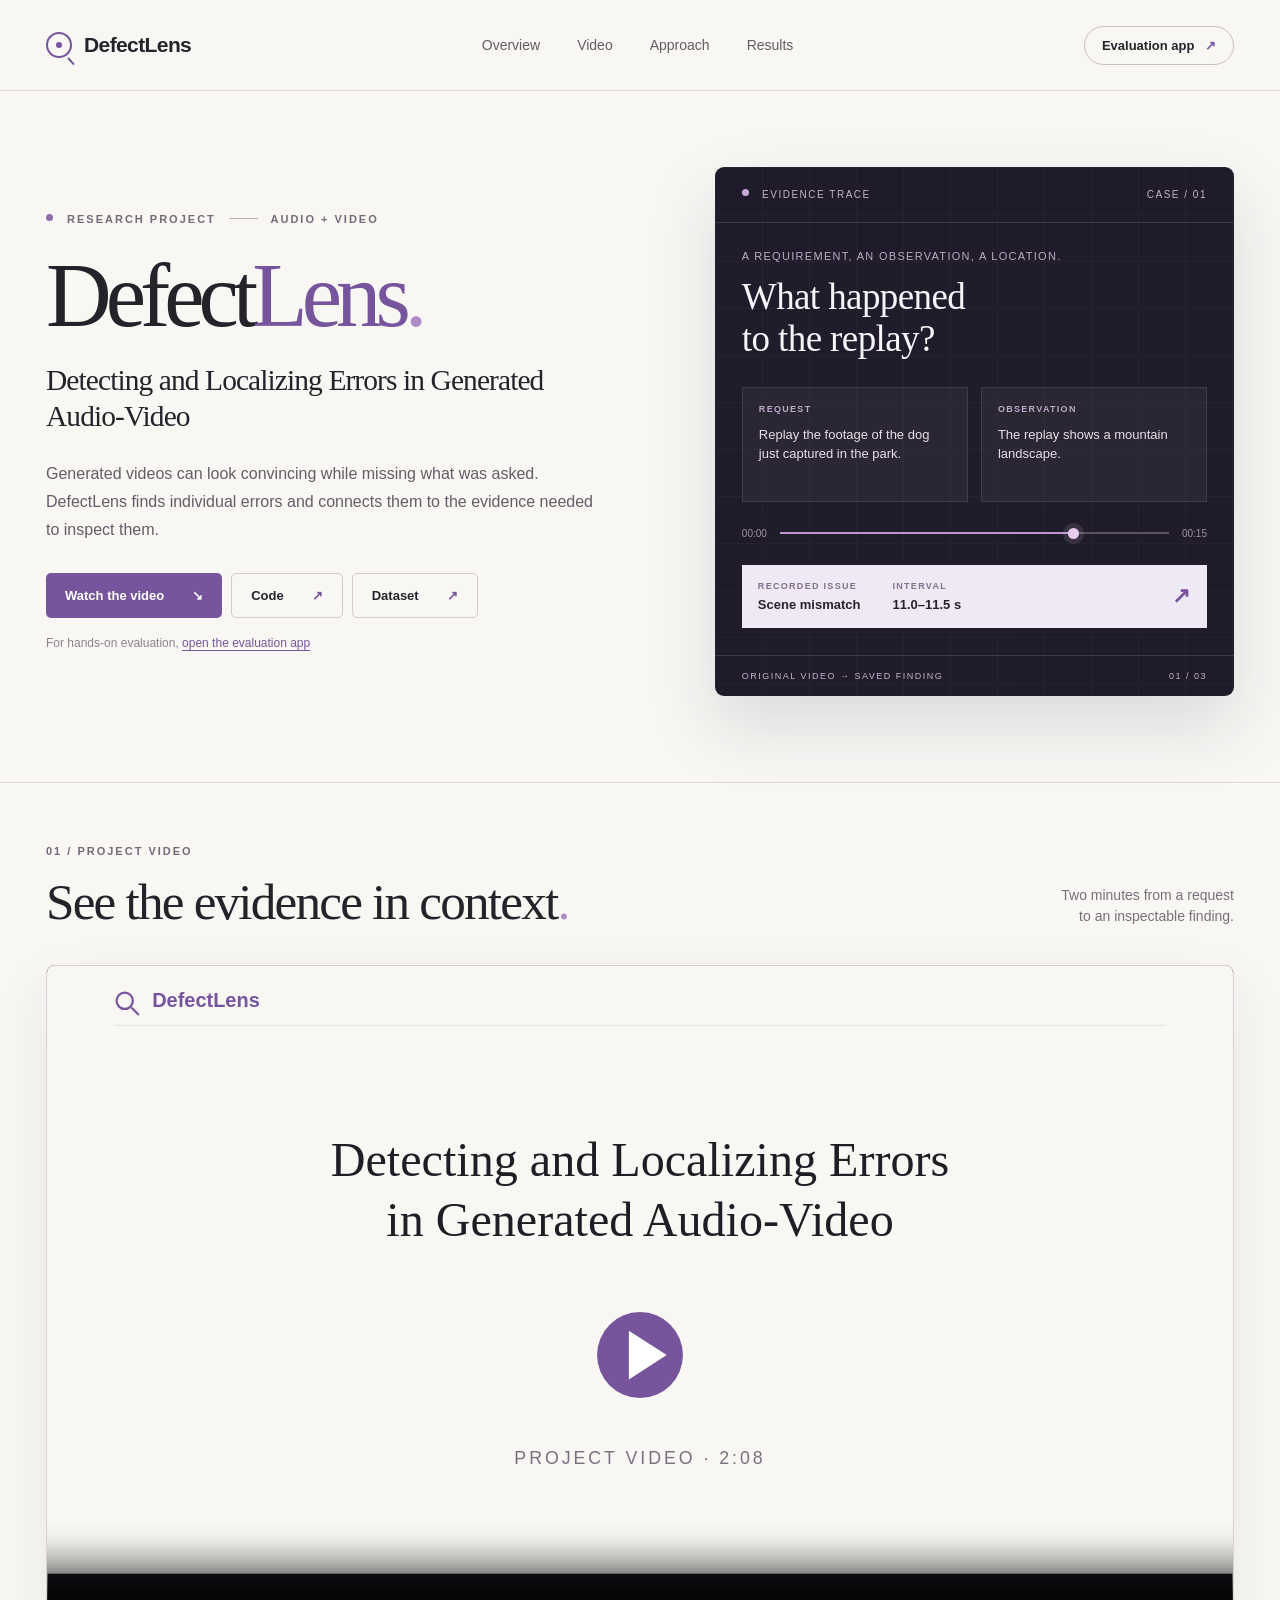
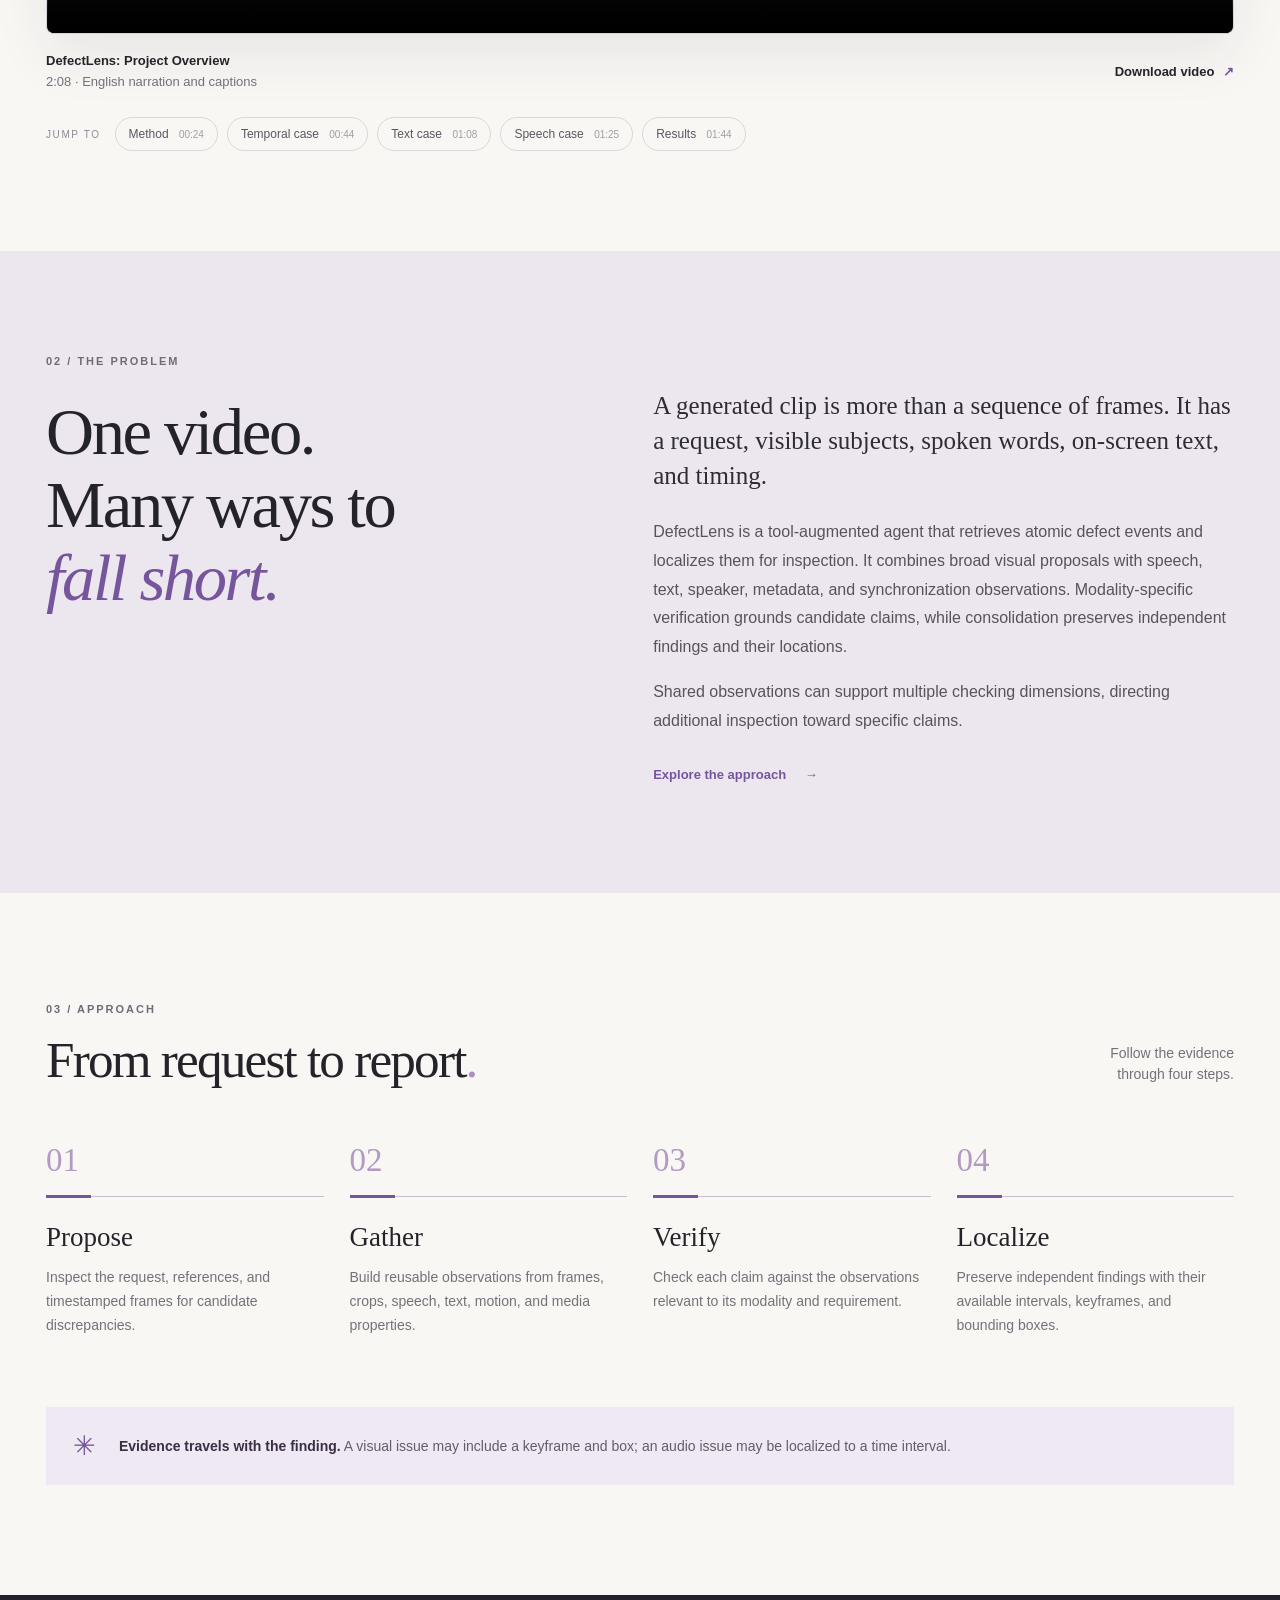
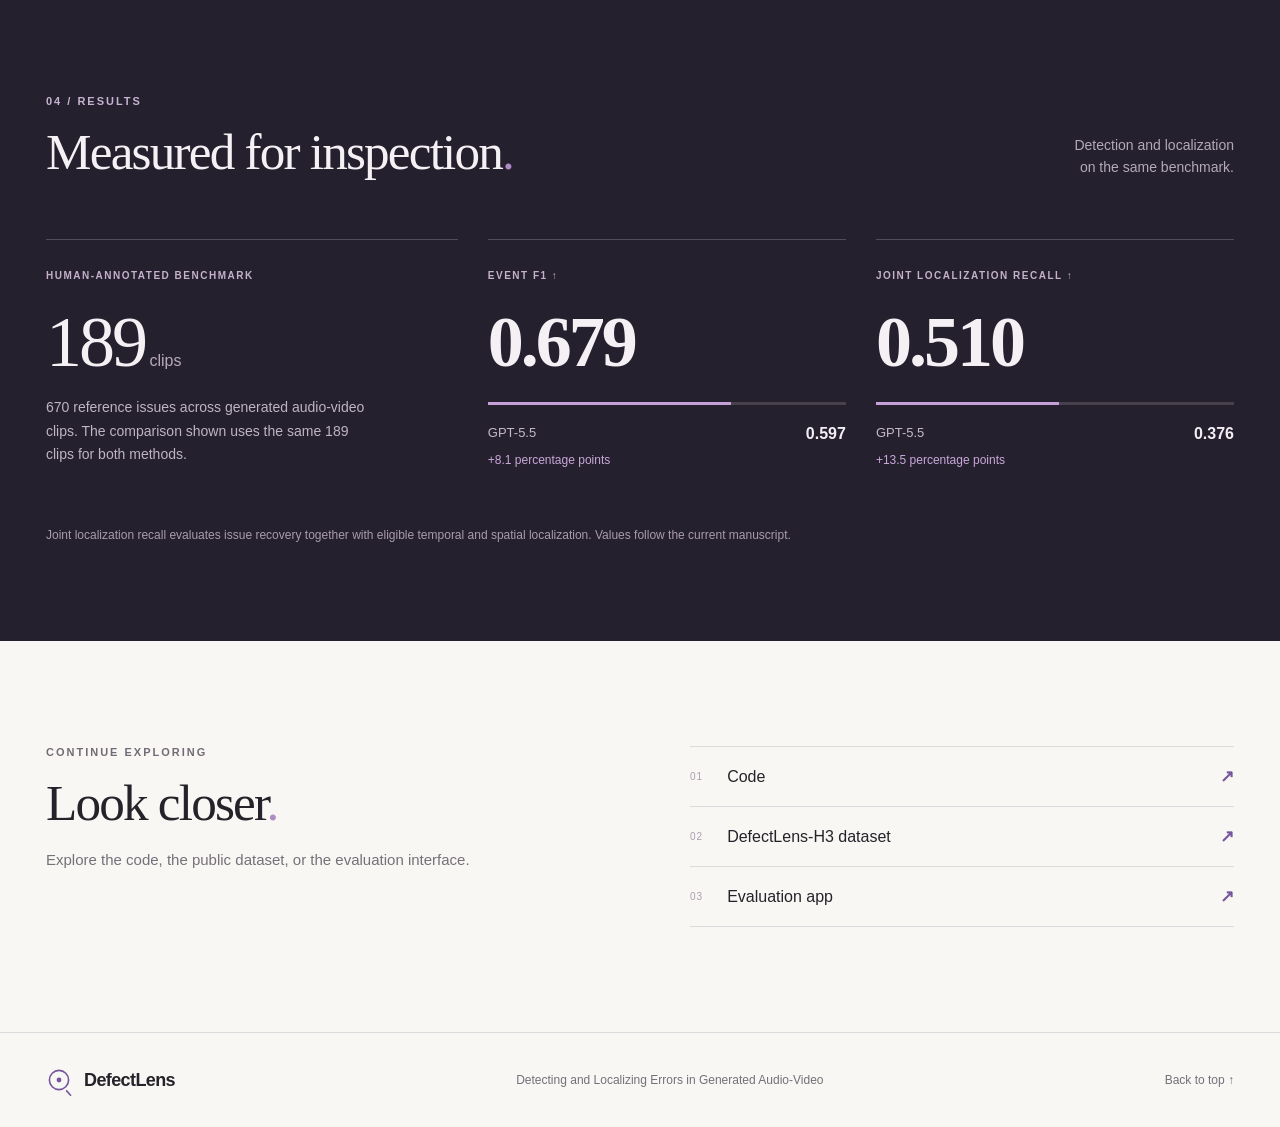
==== paper_site/index.html @ 87d105fa "Add DefectLens paper site and preserve evaluation app" ====
<!doctype html>
<html lang="en">
<head>
  <meta charset="utf-8">
  <meta name="viewport" content="width=device-width, initial-scale=1">
  <meta name="description" content="DefectLens detects and localizes errors in generated audio-video using evidence grounded in the generation request.">
  <meta name="theme-color" content="#f8f7f4">
  <meta property="og:title" content="DefectLens: Detecting and Localizing Errors in Generated Audio-Video">
  <meta property="og:description" content="A tool-augmented agent for inspectable, requirement-conditioned audio-video evaluation.">
  <meta property="og:type" content="website">
  <title>DefectLens · Detecting and Localizing Errors in Generated Audio-Video</title>
  <link rel="icon" href="assets/icon.svg" type="image/svg+xml">
  <link rel="stylesheet" href="styles.css">
  <script src="app.js" defer></script>
</head>
<body>
  <a class="skip" href="#main">Skip to content</a>
  <header class="topbar">
    <a class="brand" href="./" aria-label="DefectLens home"><span class="brand-icon" aria-hidden="true"></span>DefectLens</a>
    <nav class="nav" aria-label="Main navigation"><a href="#overview">Overview</a><a href="#demo">Video</a><a href="#approach">Approach</a><a href="#results">Results</a></nav>
    <a class="nav-action" href="./eval/">Evaluation app <span aria-hidden="true">↗</span></a>
  </header>
  <main id="main">
    <section class="hero wrap" id="overview">
      <div class="hero-copy">
        <p class="eyebrow"><span class="dot"></span> RESEARCH PROJECT <span class="eyebrow-rule"></span> AUDIO + VIDEO</p>
        <h1>Defect<span>Lens</span><span class="period">.</span></h1>
        <p class="hero-title">Detecting and Localizing Errors in Generated Audio-Video</p>
        <p class="hero-description">Generated videos can look convincing while missing what was asked. DefectLens finds individual errors and connects them to the evidence needed to inspect them.</p>
        <div class="hero-actions"><a class="button primary" href="#demo">Watch the video <span aria-hidden="true">↘</span></a><a class="button secondary" href="https://github.com/XuanhaoChang/AVagent-Eval">Code <span aria-hidden="true">↗</span></a><a class="button secondary" href="https://huggingface.co/datasets/XuanhaoChang/DefectLens-H3">Dataset <span aria-hidden="true">↗</span></a></div>
        <p class="availability">For hands-on evaluation, <a href="./eval/">open the evaluation app</a></p>
      </div>
      <div class="trace" aria-label="Example of a saved temporal finding">
        <div class="trace-head"><span><span class="live-dot"></span> EVIDENCE TRACE</span><span>CASE / 01</span></div>
        <div class="trace-body"><p class="trace-kicker">A requirement, an observation, a location.</p><h2>What happened<br>to the replay?</h2>
          <div class="trace-pair"><div><span>REQUEST</span><p>Replay the footage of the dog just captured in the park.</p></div><div><span>OBSERVATION</span><p>The replay shows a mountain landscape.</p></div></div>
          <div class="trace-line"><span>00:00</span><div class="trace-bar"><i></i><b></b></div><span>00:15</span></div>
          <div class="trace-result"><div><span>RECORDED ISSUE</span><strong>Scene mismatch</strong></div><div><span>INTERVAL</span><strong>11.0–11.5 s</strong></div><span class="trace-mark" aria-hidden="true">↗</span></div>
        </div><div class="trace-foot"><span>ORIGINAL VIDEO → SAVED FINDING</span><span>01 / 03</span></div>
      </div>
    </section>

    <section class="video-section wrap" id="demo" aria-labelledby="demo-title">
      <div class="section-top"><div><p class="eyebrow">01 / PROJECT VIDEO</p><h2 id="demo-title">See the evidence in context<span class="period">.</span></h2></div><p>Two minutes from a request<br>to an inspectable finding.</p></div>
      <div class="video-frame"><video id="demo-player" controls playsinline preload="metadata" poster="assets/video-cover.svg"><source src="assets/defectlens-demo-v2.mp4" type="video/mp4">Your browser cannot play this video. <a href="assets/defectlens-demo-v2.mp4">Download the MP4.</a></video></div>
      <div class="video-bottom"><div><strong>DefectLens: Project Overview</strong><span>2:08 · English narration and captions</span></div><a href="assets/defectlens-demo-v2.mp4" download>Download video <span aria-hidden="true">↗</span></a></div>
      <div class="chapter-row" aria-label="Video chapters"><span>JUMP TO</span><button data-seek="24">Method <i>00:24</i></button><button data-seek="44">Temporal case <i>00:44</i></button><button data-seek="68">Text case <i>01:08</i></button><button data-seek="85">Speech case <i>01:25</i></button><button data-seek="104">Results <i>01:44</i></button></div>
    </section>

    <section class="abstract-section" aria-labelledby="abstract-title"><div class="wrap abstract-grid"><div><p class="eyebrow">02 / THE PROBLEM</p><h2 id="abstract-title">One video.<br>Many ways to<br><em>fall short.</em></h2></div><div class="abstract-copy"><p class="lead">A generated clip is more than a sequence of frames. It has a request, visible subjects, spoken words, on-screen text, and timing.</p><p>DefectLens is a tool-augmented agent that retrieves atomic defect events and localizes them for inspection. It combines broad visual proposals with speech, text, speaker, metadata, and synchronization observations. Modality-specific verification grounds candidate claims, while consolidation preserves independent findings and their locations.</p><p>Shared observations can support multiple checking dimensions, directing additional inspection toward specific claims.</p><a class="text-link" href="#approach">Explore the approach <span aria-hidden="true">→</span></a></div></div></section>

    <section class="approach-section wrap" id="approach" aria-labelledby="approach-title"><div class="section-top"><div><p class="eyebrow">03 / APPROACH</p><h2 id="approach-title">From request to report<span class="period">.</span></h2></div><p>Follow the evidence<br>through four steps.</p></div>
      <div class="steps"><article><span class="step-number">01</span><div class="step-rule"></div><h3>Propose</h3><p>Inspect the request, references, and timestamped frames for candidate discrepancies.</p></article><article><span class="step-number">02</span><div class="step-rule"></div><h3>Gather</h3><p>Build reusable observations from frames, crops, speech, text, motion, and media properties.</p></article><article><span class="step-number">03</span><div class="step-rule"></div><h3>Verify</h3><p>Check each claim against the observations relevant to its modality and requirement.</p></article><article><span class="step-number">04</span><div class="step-rule"></div><h3>Localize</h3><p>Preserve independent findings with their available intervals, keyframes, and bounding boxes.</p></article></div>
      <div class="evidence-note"><span class="note-icon" aria-hidden="true">✳</span><p><strong>Evidence travels with the finding.</strong> A visual issue may include a keyframe and box; an audio issue may be localized to a time interval.</p></div>
    </section>

    <section class="results-section" id="results" aria-labelledby="results-title"><div class="wrap"><div class="section-top"><div><p class="eyebrow">04 / RESULTS</p><h2 id="results-title">Measured for inspection<span class="period">.</span></h2></div><p>Detection and localization<br>on the same benchmark.</p></div>
      <div class="results-layout"><div class="result-intro"><span class="result-label">HUMAN-ANNOTATED BENCHMARK</span><div class="result-count">189<span> clips</span></div><p>670 reference issues across generated audio-video clips. The comparison shown uses the same 189 clips for both methods.</p></div><div class="metric"><span class="result-label">EVENT F1 ↑</span><strong>0.679</strong><div class="metric-bar"><i style="--value:67.9%"></i></div><p>GPT-5.5 <b>0.597</b></p><small>+8.1 percentage points</small></div><div class="metric"><span class="result-label">JOINT LOCALIZATION RECALL ↑</span><strong>0.510</strong><div class="metric-bar"><i style="--value:51%"></i></div><p>GPT-5.5 <b>0.376</b></p><small>+13.5 percentage points</small></div></div>
      <p class="results-footnote">Joint localization recall evaluates issue recovery together with eligible temporal and spatial localization. Values follow the current manuscript.</p></div></section>

    <section class="closing wrap"><div><p class="eyebrow">CONTINUE EXPLORING</p><h2>Look closer<span class="period">.</span></h2><p>Explore the code, the public dataset, or the evaluation interface.</p></div><div class="closing-links"><a href="https://github.com/XuanhaoChang/AVagent-Eval"><span>01</span> Code <b>↗</b></a><a href="https://huggingface.co/datasets/XuanhaoChang/DefectLens-H3"><span>02</span> DefectLens-H3 dataset <b>↗</b></a><a href="./eval/"><span>03</span> Evaluation app <b>↗</b></a></div></section>
  </main>
  <footer class="footer wrap"><a class="brand" href="./"><span class="brand-icon" aria-hidden="true"></span>DefectLens</a><span>Detecting and Localizing Errors in Generated Audio-Video</span><a href="#overview">Back to top ↑</a></footer>
</body>
</html>
---- paper_site/styles.css ----
:root{--paper:#f8f7f4;--ink:#25232a;--muted:#757079;--line:#ddd9dd;--purple:#76559c;--lavender:#ebe5f0;--dark:#201c2b;--max:1370px}*{box-sizing:border-box}html{scroll-behavior:smooth}body{margin:0;background:var(--paper);color:var(--ink);font-family:"Avenir Next","Segoe UI",Arial,sans-serif;-webkit-font-smoothing:antialiased}a{color:inherit;text-decoration:none}button{font:inherit}a:focus-visible,button:focus-visible,video:focus-visible{outline:3px solid #9b79bd;outline-offset:4px}.skip{position:absolute;top:-60px;left:16px;z-index:10;background:var(--ink);color:#fff;padding:12px}.skip:focus{top:12px}.wrap{max-width:var(--max);margin:auto;padding-left:46px;padding-right:46px}.topbar{max-width:var(--max);height:91px;margin:auto;padding:0 46px;display:flex;align-items:center;justify-content:space-between;border-bottom:1px solid var(--line)}.brand{display:inline-flex;gap:12px;align-items:center;font-size:21px;font-weight:750;letter-spacing:-.6px}.brand-icon{width:26px;height:26px;border:2px solid var(--purple);border-radius:50%;position:relative;display:inline-block}.brand-icon:before{content:"";position:absolute;width:6px;height:6px;border-radius:50%;background:var(--purple);left:8px;top:8px}.brand-icon:after{content:"";position:absolute;width:9px;height:2px;background:var(--purple);right:-7px;bottom:-3px;transform:rotate(48deg);transform-origin:left}.nav{display:flex;gap:37px;font-size:14px;color:#625d65}.nav a:hover,.footer a:hover{color:var(--purple)}.nav-action{font-size:13px;font-weight:700;border:1px solid #c7c0c8;border-radius:100px;padding:11px 17px;transition:background .2s,border-color .2s}.nav-action:hover{background:#eee9f2;border-color:var(--purple)}.nav-action span{padding-left:7px;color:var(--purple)}
.hero{min-height:620px;display:grid;grid-template-columns:1.05fr .95fr;gap:8%;align-items:center;padding-top:76px;padding-bottom:86px}.eyebrow{font-size:11px;letter-spacing:2px;font-weight:750;color:#736a78;margin:0 0 28px}.dot,.live-dot{display:inline-block;width:7px;height:7px;background:#8d6bad;border-radius:50%;vertical-align:2px;margin-right:9px}.eyebrow-rule{display:inline-block;width:29px;height:1px;background:#b9b0bd;vertical-align:4px;margin:0 8px}.hero h1{font-family:Georgia,"Times New Roman",serif;letter-spacing:-6px;font-size:clamp(68px,7.1vw,106px);line-height:.95;font-weight:400;margin:0 0 23px}.hero h1>span:first-child{color:var(--purple)}.period{color:#ae8dc6}.hero-title{font-family:Georgia,"Times New Roman",serif;font-size:clamp(25px,2.3vw,34px);line-height:1.24;max-width:600px;margin:0 0 25px;letter-spacing:-.9px}.hero-description{font-size:16px;line-height:1.75;color:#625d66;max-width:550px;margin:0 0 29px}.hero-actions{display:flex;gap:9px;flex-wrap:wrap}.button{min-height:45px;padding:13px 19px;border-radius:5px;font-size:13px;font-weight:700;display:inline-flex;align-items:center;gap:28px;transition:transform .2s,background .2s}.button:hover{transform:translateY(-2px)}.button.primary{background:var(--purple);color:#fff}.button.primary:hover{background:#634385}.button.secondary{border:1px solid #d0cbd0}.button.secondary:hover{background:#eee9f2}.button.secondary span{color:var(--purple)}.availability{font-size:12px;color:#8a838c;margin:18px 0 0}.availability a{color:var(--purple);text-decoration:underline;text-underline-offset:3px}.availability span{padding:0 6px}
.trace{background:var(--dark);color:#f7f4f9;border-radius:9px;box-shadow:0 30px 70px #28202d21;position:relative;overflow:hidden}.trace:before{content:"";position:absolute;inset:0;background-image:linear-gradient(#fff 1px,transparent 1px),linear-gradient(90deg,#fff 1px,transparent 1px);background-size:47px 47px;opacity:.025;pointer-events:none}.trace-head,.trace-foot{position:relative;display:flex;justify-content:space-between;align-items:center;padding:22px 27px;border-bottom:1px solid #ffffff22;font-size:10px;letter-spacing:1.5px;color:#c3b5cc}.trace-head .live-dot{background:#c6acd7}.trace-body{position:relative;padding:27px}.trace-kicker{font-size:11px;text-transform:uppercase;letter-spacing:1.3px;color:#bcacc6;margin:0 0 14px}.trace h2{font-family:Georgia,"Times New Roman",serif;font-size:37px;font-weight:400;line-height:1.13;letter-spacing:-.6px;margin:0 0 27px}.trace-pair{display:grid;grid-template-columns:1fr 1fr;gap:13px}.trace-pair>div{background:#ffffff0b;border:1px solid #ffffff19;min-height:115px;padding:16px}.trace-pair span,.trace-result span{display:block;font-size:9px;letter-spacing:1.3px;font-weight:700;color:#bca9c8}.trace-pair p{font-size:13px;line-height:1.5;color:#e6dfe9;margin:11px 0 0}.trace-line{display:flex;align-items:center;gap:13px;margin:26px 0;color:#9e92a7;font-size:10px}.trace-bar{height:2px;flex:1;background:#5b5361;position:relative}.trace-bar i{position:absolute;height:2px;left:0;width:75%;background:#bd98d0}.trace-bar b{position:absolute;height:11px;width:11px;border-radius:50%;left:74%;top:-4px;background:#e6cdec;box-shadow:0 0 0 5px #dcc3e122}.trace-result{display:flex;align-items:center;gap:32px;background:#eee9f4;color:#28212f;padding:16px}.trace-result span{color:#826f8d}.trace-result strong{display:block;margin-top:6px;font-size:13px}.trace-result .trace-mark{margin-left:auto;font-size:22px;color:var(--purple)}.trace-foot{border-top:1px solid #ffffff22;border-bottom:0;padding:15px 27px;font-size:9px}
.video-section{padding-top:62px;padding-bottom:100px;border-top:1px solid var(--line)}.section-top{display:flex;justify-content:space-between;align-items:end;gap:30px;margin-bottom:35px}.section-top .eyebrow{margin-bottom:17px}.section-top h2,.closing h2{font-family:Georgia,"Times New Roman",serif;font-size:clamp(38px,4vw,56px);font-weight:400;line-height:1.1;letter-spacing:-1.8px;margin:0}.section-top>p{font-size:14px;color:var(--muted);line-height:1.55;margin:0 0 2px;text-align:right}.video-frame{background:#17151c;border:1px solid #d7d3d8;border-radius:8px;overflow:hidden;box-shadow:0 22px 55px #29202d14}.video-frame video{display:block;width:100%;aspect-ratio:16/9;background:#f6f4f4}.video-bottom{display:flex;justify-content:space-between;gap:20px;align-items:center;margin-top:19px;font-size:13px}.video-bottom strong,.video-bottom span{display:block}.video-bottom span{color:var(--muted);margin-top:6px}.video-bottom a{font-weight:700}.video-bottom a span{display:inline;color:var(--purple);margin:0 0 0 5px}.chapter-row{display:flex;flex-wrap:wrap;align-items:center;gap:9px;margin-top:28px}.chapter-row>span{font-size:10px;color:#928996;letter-spacing:1.6px;margin-right:5px}.chapter-row button{border:1px solid #dcd6dd;background:transparent;border-radius:100px;color:#5d5661;padding:9px 13px;font-size:12px;cursor:pointer}.chapter-row button:hover{border-color:var(--purple);color:var(--purple);background:#eee9f2}.chapter-row i{font-style:normal;color:#a49ba6;font-size:10px;padding-left:7px}
.abstract-section{background:#ece7ef;padding:104px 0 110px}.abstract-grid{display:grid;grid-template-columns:.8fr 1fr;gap:12%}.abstract-grid h2{font-family:Georgia,"Times New Roman",serif;font-weight:400;font-size:clamp(47px,5.2vw,72px);line-height:1.1;letter-spacing:-2.4px;margin:0}.abstract-grid h2 em{color:var(--purple);font-weight:400}.abstract-copy{max-width:670px;padding-top:33px}.abstract-copy p{font-size:16px;line-height:1.8;color:#59525e}.abstract-copy .lead{font-family:Georgia,"Times New Roman",serif;font-size:25px;line-height:1.4;color:#302c34;margin-top:0}.text-link{display:inline-block;margin-top:15px;color:var(--purple);font-weight:700;font-size:13px}.text-link span{margin-left:15px}.approach-section{padding-top:110px;padding-bottom:110px}.steps{display:grid;grid-template-columns:repeat(4,1fr);gap:26px;margin-top:54px}.step-number{font-family:Georgia,serif;font-size:33px;color:#b29ac2}.step-rule{height:1px;background:#c8bfd0;margin:17px 0 25px;position:relative}.step-rule:before{content:"";width:45px;height:3px;background:var(--purple);position:absolute;top:-1px}.steps h3{font-family:Georgia,serif;font-size:27px;font-weight:400;margin:0 0 13px}.steps p{font-size:14px;line-height:1.7;color:#777079;margin:0;max-width:270px}.evidence-note{margin-top:70px;padding:23px 27px;background:#eee9f2;display:flex;align-items:center;gap:23px}.note-icon{font-size:27px;color:var(--purple)}.evidence-note p{font-size:14px;color:#655b6a;margin:0;line-height:1.6}.evidence-note strong{color:#3b2d44}
.results-section{background:#25202e;color:#f4f0f4;padding:100px 0 96px}.results-section .eyebrow{color:#c6b3d1}.results-section .section-top>p{color:#b4a8ba}.results-layout{display:grid;grid-template-columns:1.15fr 1fr 1fr;gap:30px;margin-top:58px}.result-intro,.metric{border-top:1px solid #ffffff35;padding-top:25px}.result-label{font-size:10px;letter-spacing:1.5px;color:#c4b1cc;font-weight:700}.result-count,.metric>strong{font-family:Georgia,serif;font-size:72px;line-height:1.1;letter-spacing:-3px;display:block;margin-top:20px}.result-count span{font-family:"Avenir Next","Segoe UI",sans-serif;font-size:16px;color:#b7aabd;letter-spacing:0}.result-intro p{font-size:14px;line-height:1.7;color:#bfb3c4;max-width:330px}.metric-bar{height:3px;background:#ffffff26;margin:20px 0}.metric-bar i{display:block;width:var(--value);height:3px;background:#c5a0d9}.metric p{font-size:13px;color:#c5b9c8;margin:0 0 10px}.metric b{color:#f3edf4;font-size:16px;float:right}.metric small{color:#c9a7da;font-size:12px}.results-footnote{font-size:12px;line-height:1.6;color:#a99bad;margin:45px 0 0}.closing{padding-top:105px;padding-bottom:105px;display:grid;grid-template-columns:1fr 1fr;gap:100px}.closing .eyebrow{margin-bottom:17px}.closing p:not(.eyebrow){color:var(--muted);font-size:15px;line-height:1.7}.closing-links a{display:flex;gap:24px;align-items:center;padding:19px 0;border-bottom:1px solid var(--line);font-size:16px}.closing-links a:first-child{border-top:1px solid var(--line)}.closing-links span{font-size:10px;color:#aa9eb0;letter-spacing:1px}.closing-links b{margin-left:auto;color:var(--purple);font-size:17px}.closing-links a:hover{color:var(--purple)}.footer{border-top:1px solid var(--line);min-height:95px;display:flex;align-items:center;justify-content:space-between;gap:24px;font-size:12px;color:var(--muted)}.footer .brand{font-size:18px;color:var(--ink)}.footer .brand-icon{transform:scale(.8)}
@media(max-width:850px){.wrap{padding-left:26px;padding-right:26px}.topbar{padding:0 26px}.nav{gap:18px}.hero{grid-template-columns:1fr;gap:55px;padding-top:65px}.hero-copy{max-width:680px}.trace{max-width:650px;width:100%}.abstract-grid{grid-template-columns:1fr;gap:18px}.abstract-copy{padding-top:0}.steps{grid-template-columns:repeat(2,1fr);gap:45px 30px}.results-layout{grid-template-columns:1fr 1fr}.result-intro{grid-column:1/-1}.closing{gap:40px}.footer>span{display:none}}
@media(max-width:560px){.topbar{height:auto;min-height:76px;flex-wrap:wrap;gap:13px;padding-top:18px;padding-bottom:16px}.nav{order:3;width:100%;justify-content:space-between;gap:10px;font-size:12px}.nav-action{font-size:12px;padding:9px 12px}.hero{padding-top:55px;padding-bottom:65px;gap:42px}.hero h1{font-size:clamp(60px,15vw,80px);letter-spacing:-4px}.hero-title{font-size:26px}.hero-description{font-size:15px}.trace-body{padding:21px}.trace-head,.trace-foot{padding-left:21px;padding-right:21px}.trace h2{font-size:34px}.trace-pair{gap:8px}.trace-pair>div{padding:12px;min-height:120px}.trace-result{gap:16px}.trace-result strong{font-size:12px}.section-top{align-items:start}.section-top>p{display:none}.video-section{padding-top:55px;padding-bottom:72px}.video-bottom{align-items:start}.chapter-row{gap:7px}.chapter-row>span{width:100%}.abstract-section{padding:75px 0}.abstract-grid h2{font-size:50px}.abstract-copy .lead{font-size:22px}.approach-section{padding-top:75px;padding-bottom:75px}.steps{grid-template-columns:1fr;gap:31px;margin-top:42px}.steps p{max-width:none}.step-rule{margin:12px 0 17px}.step-number{font-size:27px}.evidence-note{margin-top:48px;align-items:flex-start}.results-section{padding:75px 0}.results-layout{grid-template-columns:1fr;gap:27px;margin-top:40px}.result-intro{grid-column:auto}.result-count,.metric>strong{font-size:62px}.closing{padding-top:75px;padding-bottom:75px;grid-template-columns:1fr;gap:30px}.footer{align-items:flex-start;padding-top:27px;padding-bottom:27px;min-height:0}.footer>a:last-child{padding-top:6px}}
@media(prefers-reduced-motion:reduce){html{scroll-behavior:auto}.button{transition:none}}
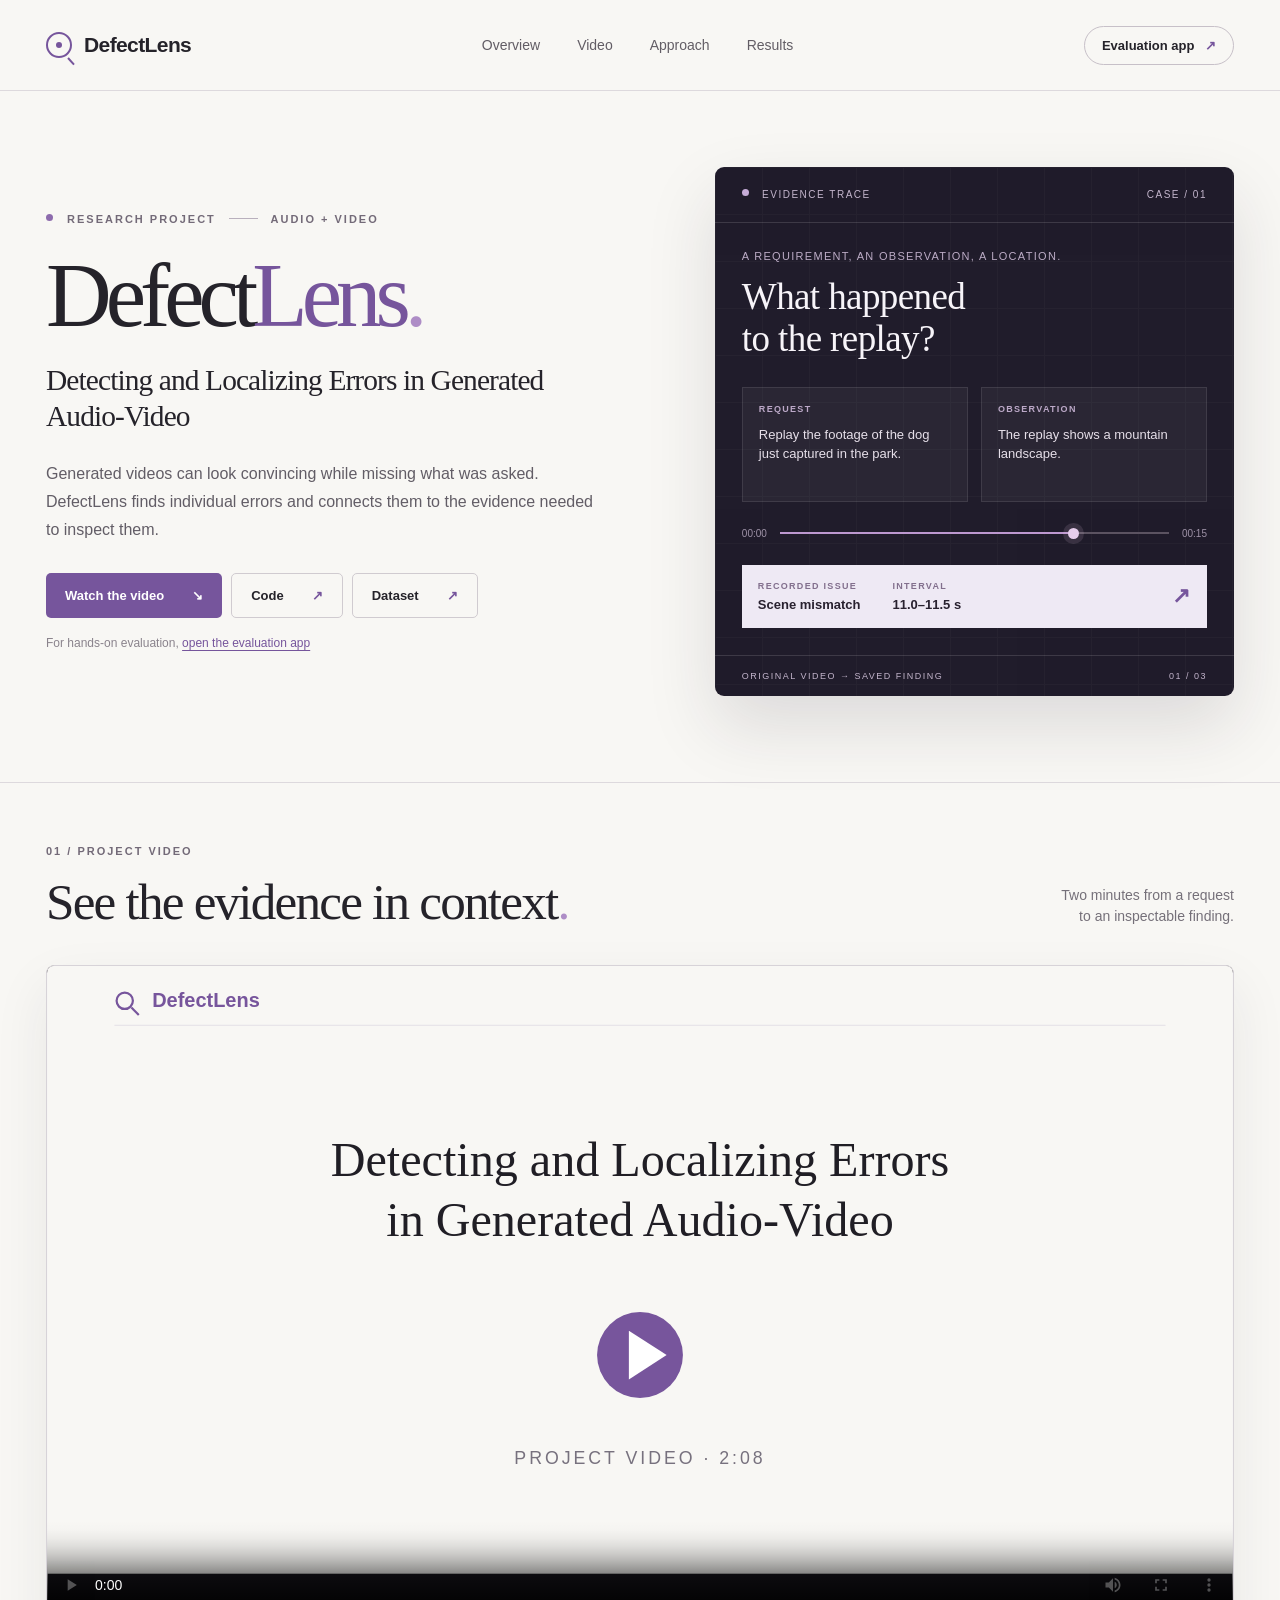
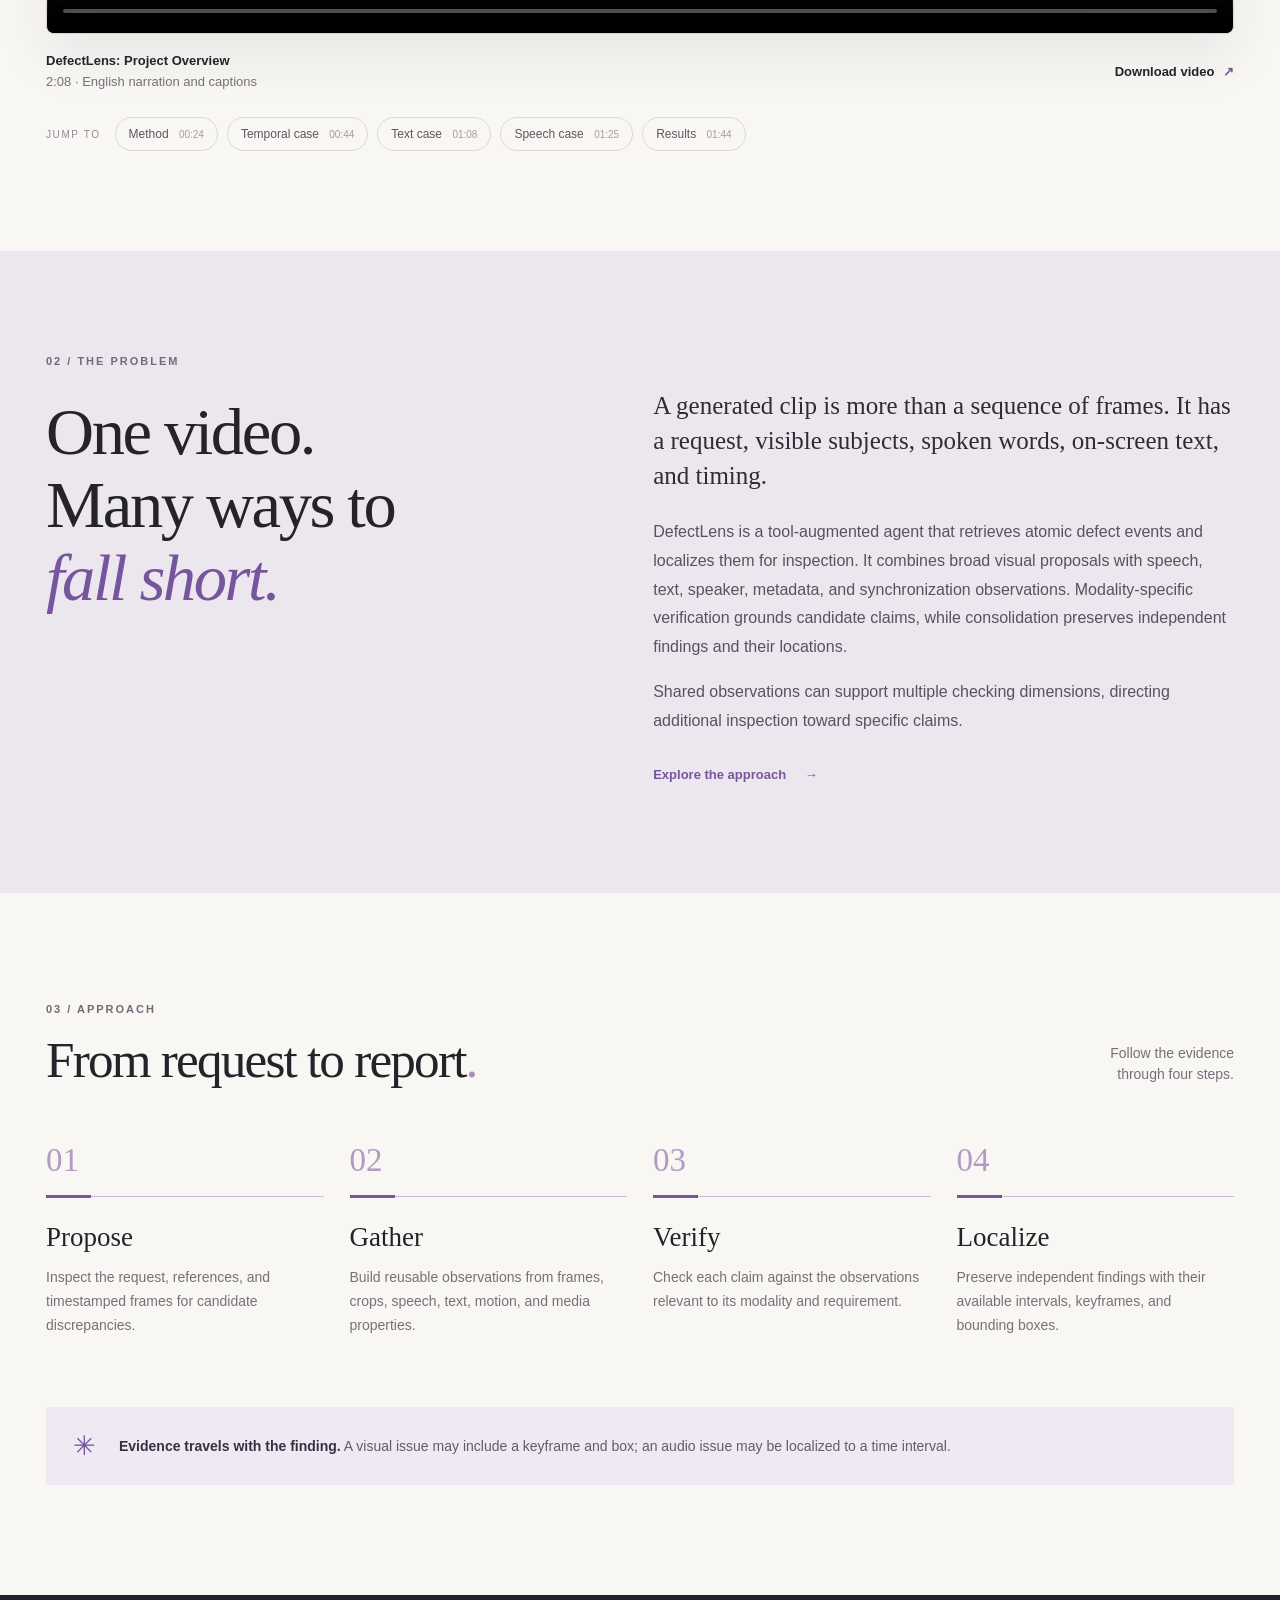
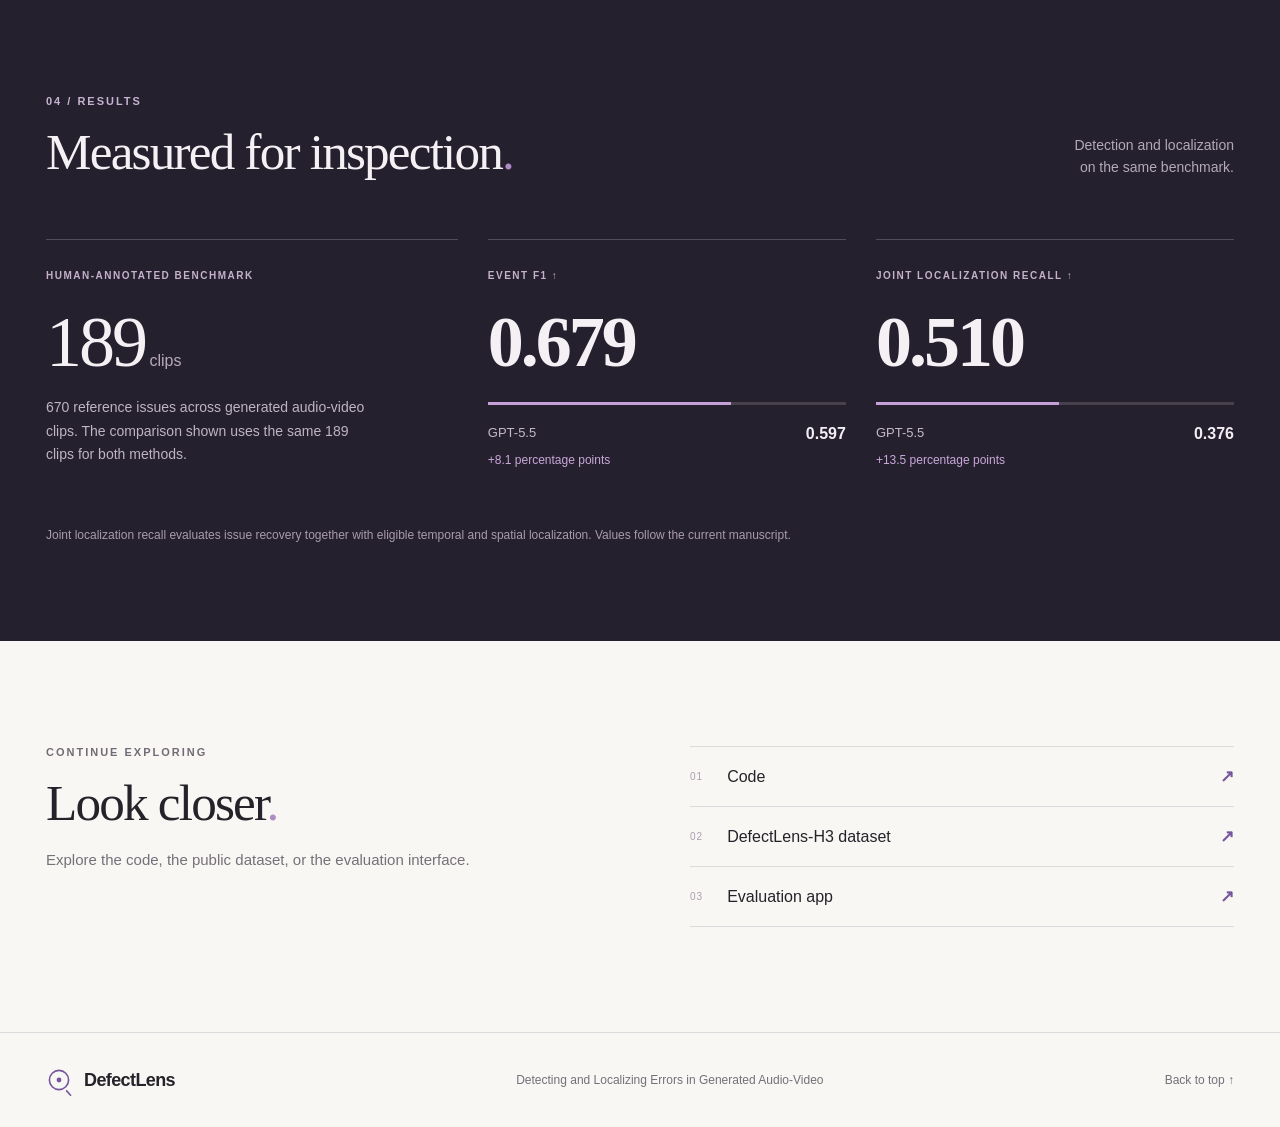
==== commit a0007b0e: "Fix demo footage continuity and preserve original playback timing" ====
--- a/paper_site/index.html
+++ b/paper_site/index.html
@@ -42,8 +42,8 @@
 
     <section class="video-section wrap" id="demo" aria-labelledby="demo-title">
       <div class="section-top"><div><p class="eyebrow">01 / PROJECT VIDEO</p><h2 id="demo-title">See the evidence in context<span class="period">.</span></h2></div><p>Two minutes from a request<br>to an inspectable finding.</p></div>
-      <div class="video-frame"><video id="demo-player" controls playsinline preload="metadata" poster="assets/video-cover.svg"><source src="assets/defectlens-demo-v2.mp4" type="video/mp4">Your browser cannot play this video. <a href="assets/defectlens-demo-v2.mp4">Download the MP4.</a></video></div>
-      <div class="video-bottom"><div><strong>DefectLens: Project Overview</strong><span>2:08 · English narration and captions</span></div><a href="assets/defectlens-demo-v2.mp4" download>Download video <span aria-hidden="true">↗</span></a></div>
+      <div class="video-frame"><video id="demo-player" controls playsinline preload="metadata" poster="assets/video-cover.svg"><source src="assets/defectlens-demo-v2.mp4?v=6ff070d79732" type="video/mp4">Your browser cannot play this video. <a href="assets/defectlens-demo-v2.mp4?v=6ff070d79732">Download the MP4.</a></video></div>
+      <div class="video-bottom"><div><strong>DefectLens: Project Overview</strong><span>2:08 · English narration and captions</span></div><a href="assets/defectlens-demo-v2.mp4?v=6ff070d79732" download>Download video <span aria-hidden="true">↗</span></a></div>
       <div class="chapter-row" aria-label="Video chapters"><span>JUMP TO</span><button data-seek="24">Method <i>00:24</i></button><button data-seek="44">Temporal case <i>00:44</i></button><button data-seek="68">Text case <i>01:08</i></button><button data-seek="85">Speech case <i>01:25</i></button><button data-seek="104">Results <i>01:44</i></button></div>
     </section>
 
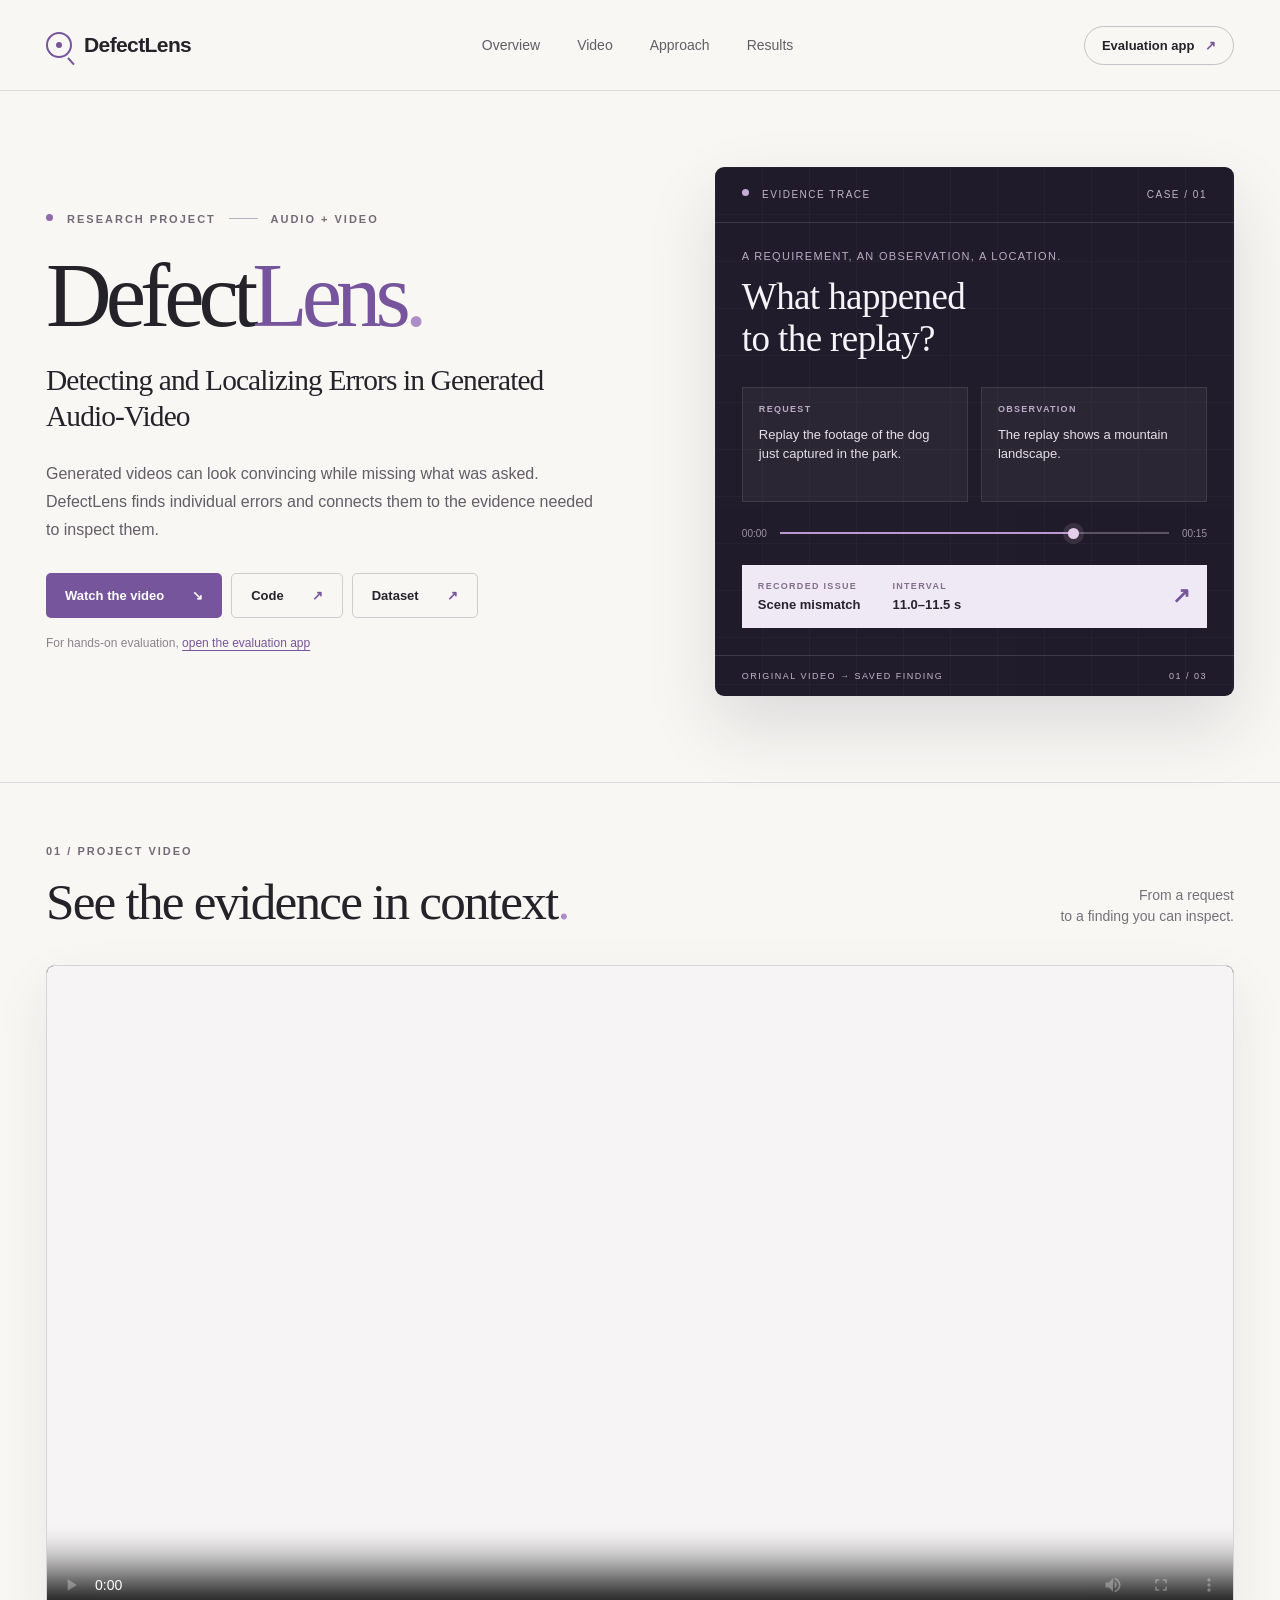
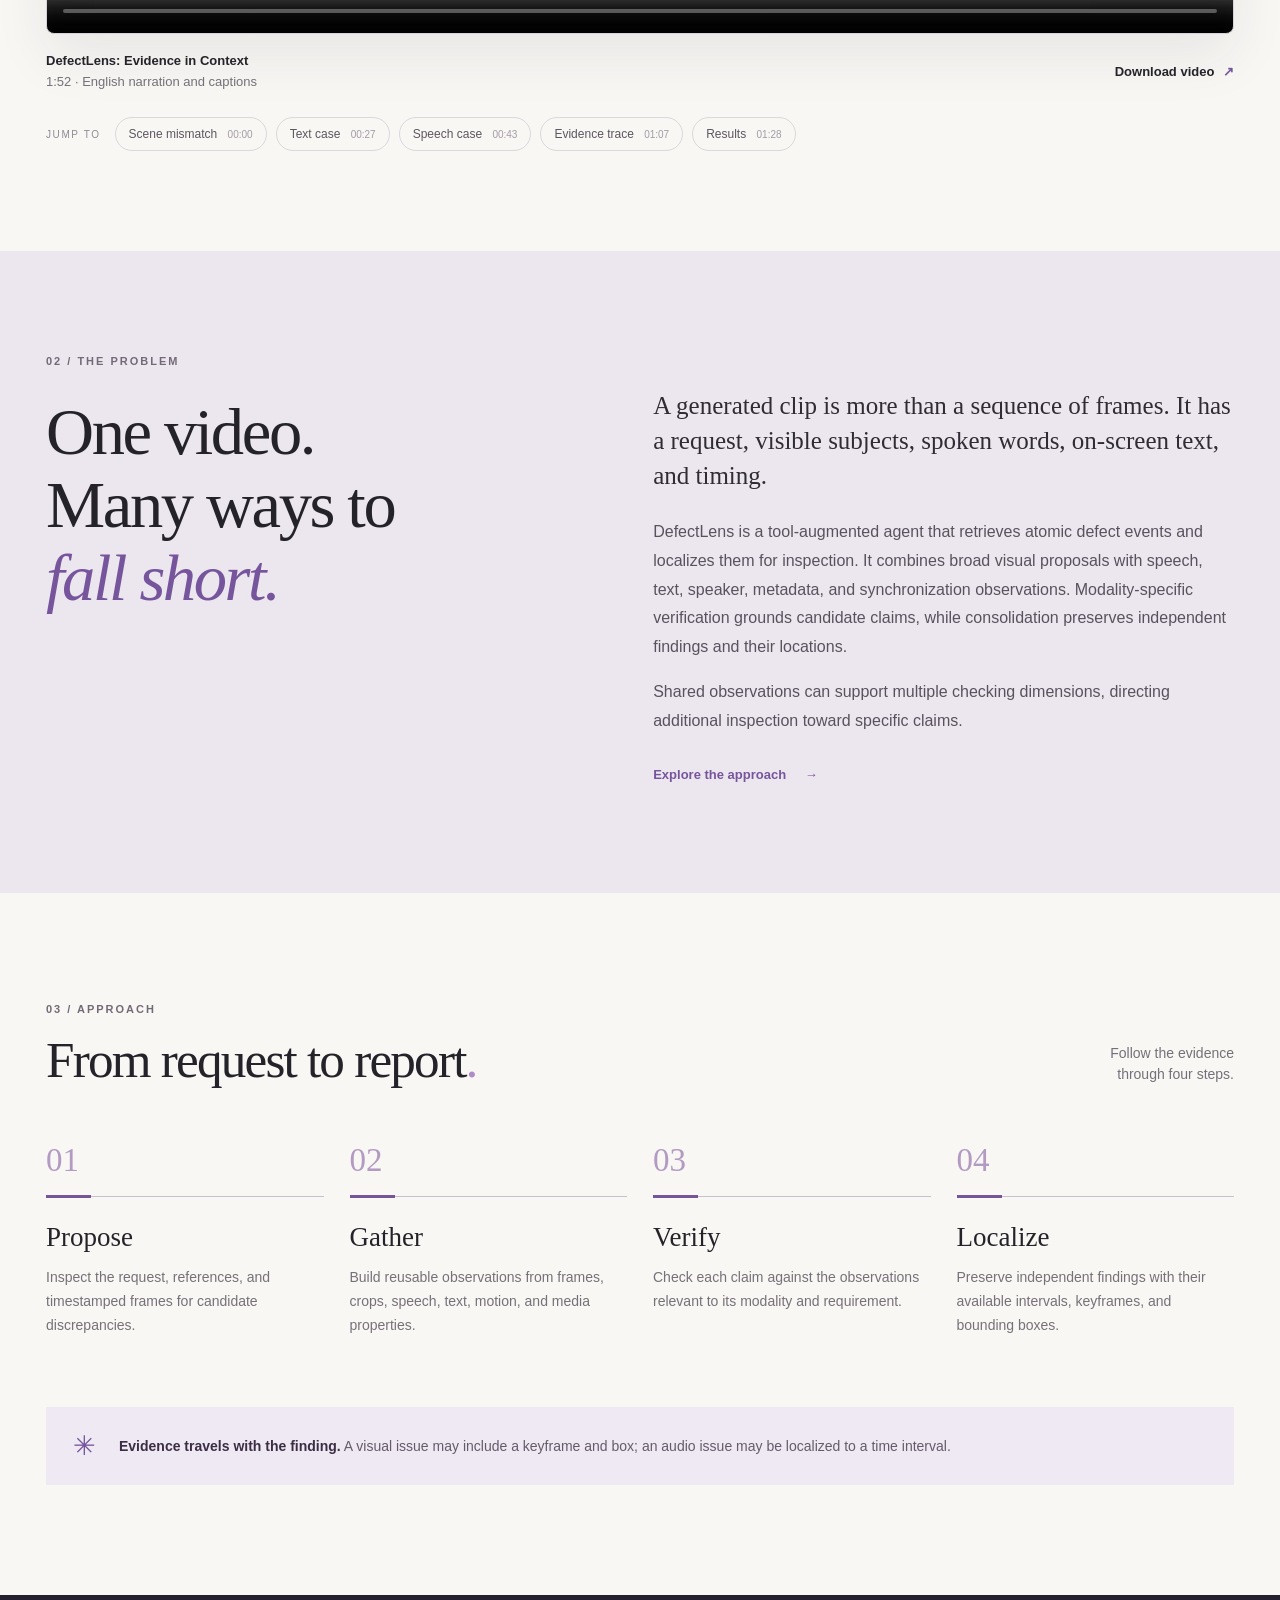
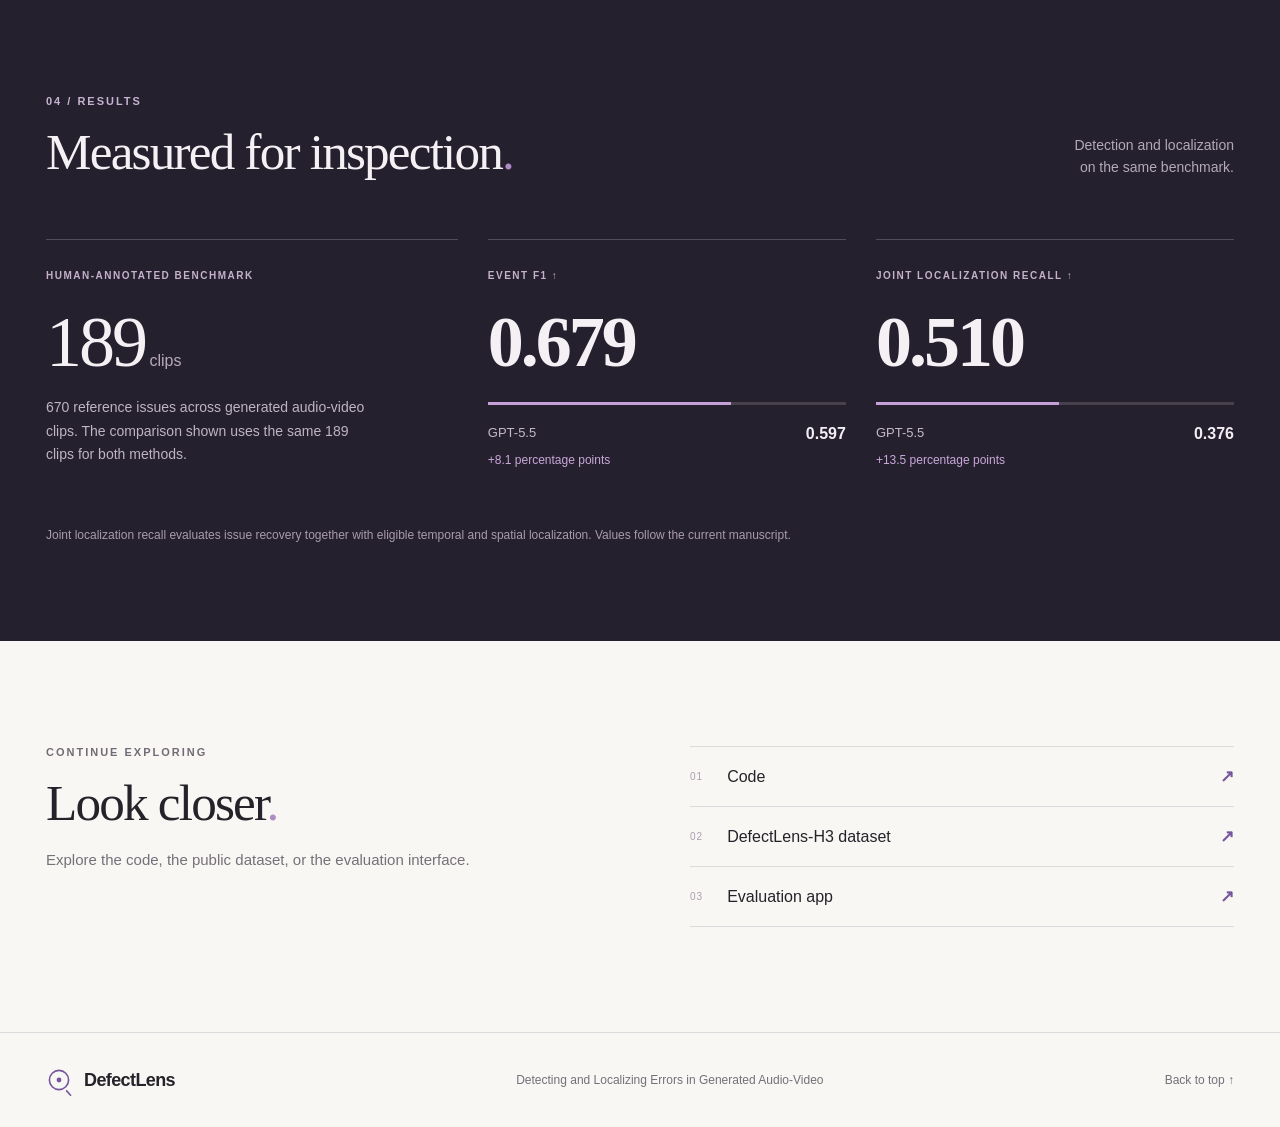
==== commit 725fafa0: "Publish evidence-led v3 video and update chapter navigation" ====
--- a/paper_site/index.html
+++ b/paper_site/index.html
@@ -41,10 +41,10 @@
     </section>
 
     <section class="video-section wrap" id="demo" aria-labelledby="demo-title">
-      <div class="section-top"><div><p class="eyebrow">01 / PROJECT VIDEO</p><h2 id="demo-title">See the evidence in context<span class="period">.</span></h2></div><p>Two minutes from a request<br>to an inspectable finding.</p></div>
-      <div class="video-frame"><video id="demo-player" controls playsinline preload="metadata" poster="assets/video-cover.svg"><source src="assets/defectlens-demo-v2.mp4?v=6ff070d79732" type="video/mp4">Your browser cannot play this video. <a href="assets/defectlens-demo-v2.mp4?v=6ff070d79732">Download the MP4.</a></video></div>
-      <div class="video-bottom"><div><strong>DefectLens: Project Overview</strong><span>2:08 · English narration and captions</span></div><a href="assets/defectlens-demo-v2.mp4?v=6ff070d79732" download>Download video <span aria-hidden="true">↗</span></a></div>
-      <div class="chapter-row" aria-label="Video chapters"><span>JUMP TO</span><button data-seek="24">Method <i>00:24</i></button><button data-seek="44">Temporal case <i>00:44</i></button><button data-seek="68">Text case <i>01:08</i></button><button data-seek="85">Speech case <i>01:25</i></button><button data-seek="104">Results <i>01:44</i></button></div>
+      <div class="section-top"><div><p class="eyebrow">01 / PROJECT VIDEO</p><h2 id="demo-title">See the evidence in context<span class="period">.</span></h2></div><p>From a request<br>to a finding you can inspect.</p></div>
+      <div class="video-frame"><video id="demo-player" controls playsinline preload="metadata" poster="assets/defectlens-demo-v3-poster.jpg?v=380c594cef08"><source src="assets/defectlens-demo-v3.mp4?v=81b61ae50f1e" type="video/mp4">Your browser cannot play this video. <a href="assets/defectlens-demo-v3.mp4?v=81b61ae50f1e">Download the MP4.</a></video></div>
+      <div class="video-bottom"><div><strong>DefectLens: Evidence in Context</strong><span>1:52 · English narration and captions</span></div><a href="assets/defectlens-demo-v3.mp4?v=81b61ae50f1e" download>Download video <span aria-hidden="true">↗</span></a></div>
+      <div class="chapter-row" aria-label="Video chapters"><span>JUMP TO</span><button data-seek="0">Scene mismatch <i>00:00</i></button><button data-seek="27">Text case <i>00:27</i></button><button data-seek="43">Speech case <i>00:43</i></button><button data-seek="67">Evidence trace <i>01:07</i></button><button data-seek="88">Results <i>01:28</i></button></div>
     </section>
 
     <section class="abstract-section" aria-labelledby="abstract-title"><div class="wrap abstract-grid"><div><p class="eyebrow">02 / THE PROBLEM</p><h2 id="abstract-title">One video.<br>Many ways to<br><em>fall short.</em></h2></div><div class="abstract-copy"><p class="lead">A generated clip is more than a sequence of frames. It has a request, visible subjects, spoken words, on-screen text, and timing.</p><p>DefectLens is a tool-augmented agent that retrieves atomic defect events and localizes them for inspection. It combines broad visual proposals with speech, text, speaker, metadata, and synchronization observations. Modality-specific verification grounds candidate claims, while consolidation preserves independent findings and their locations.</p><p>Shared observations can support multiple checking dimensions, directing additional inspection toward specific claims.</p><a class="text-link" href="#approach">Explore the approach <span aria-hidden="true">→</span></a></div></div></section>
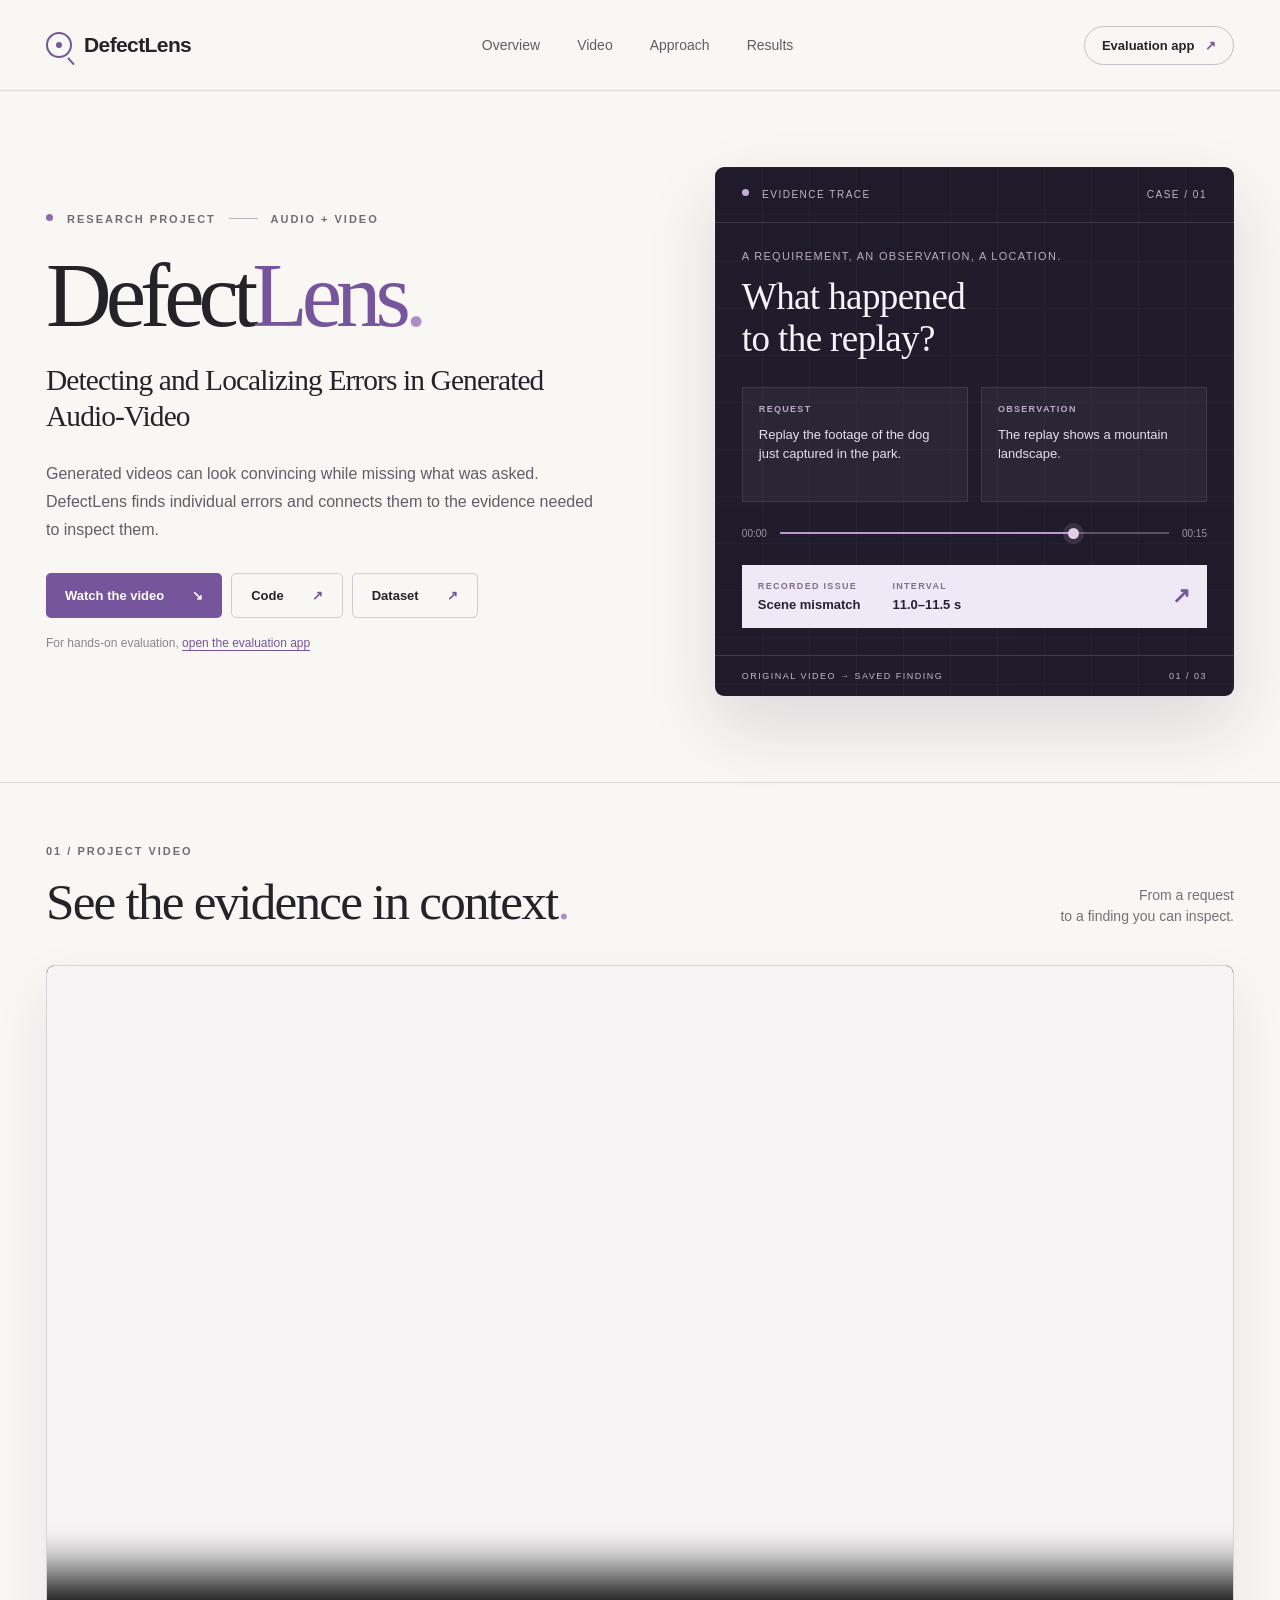
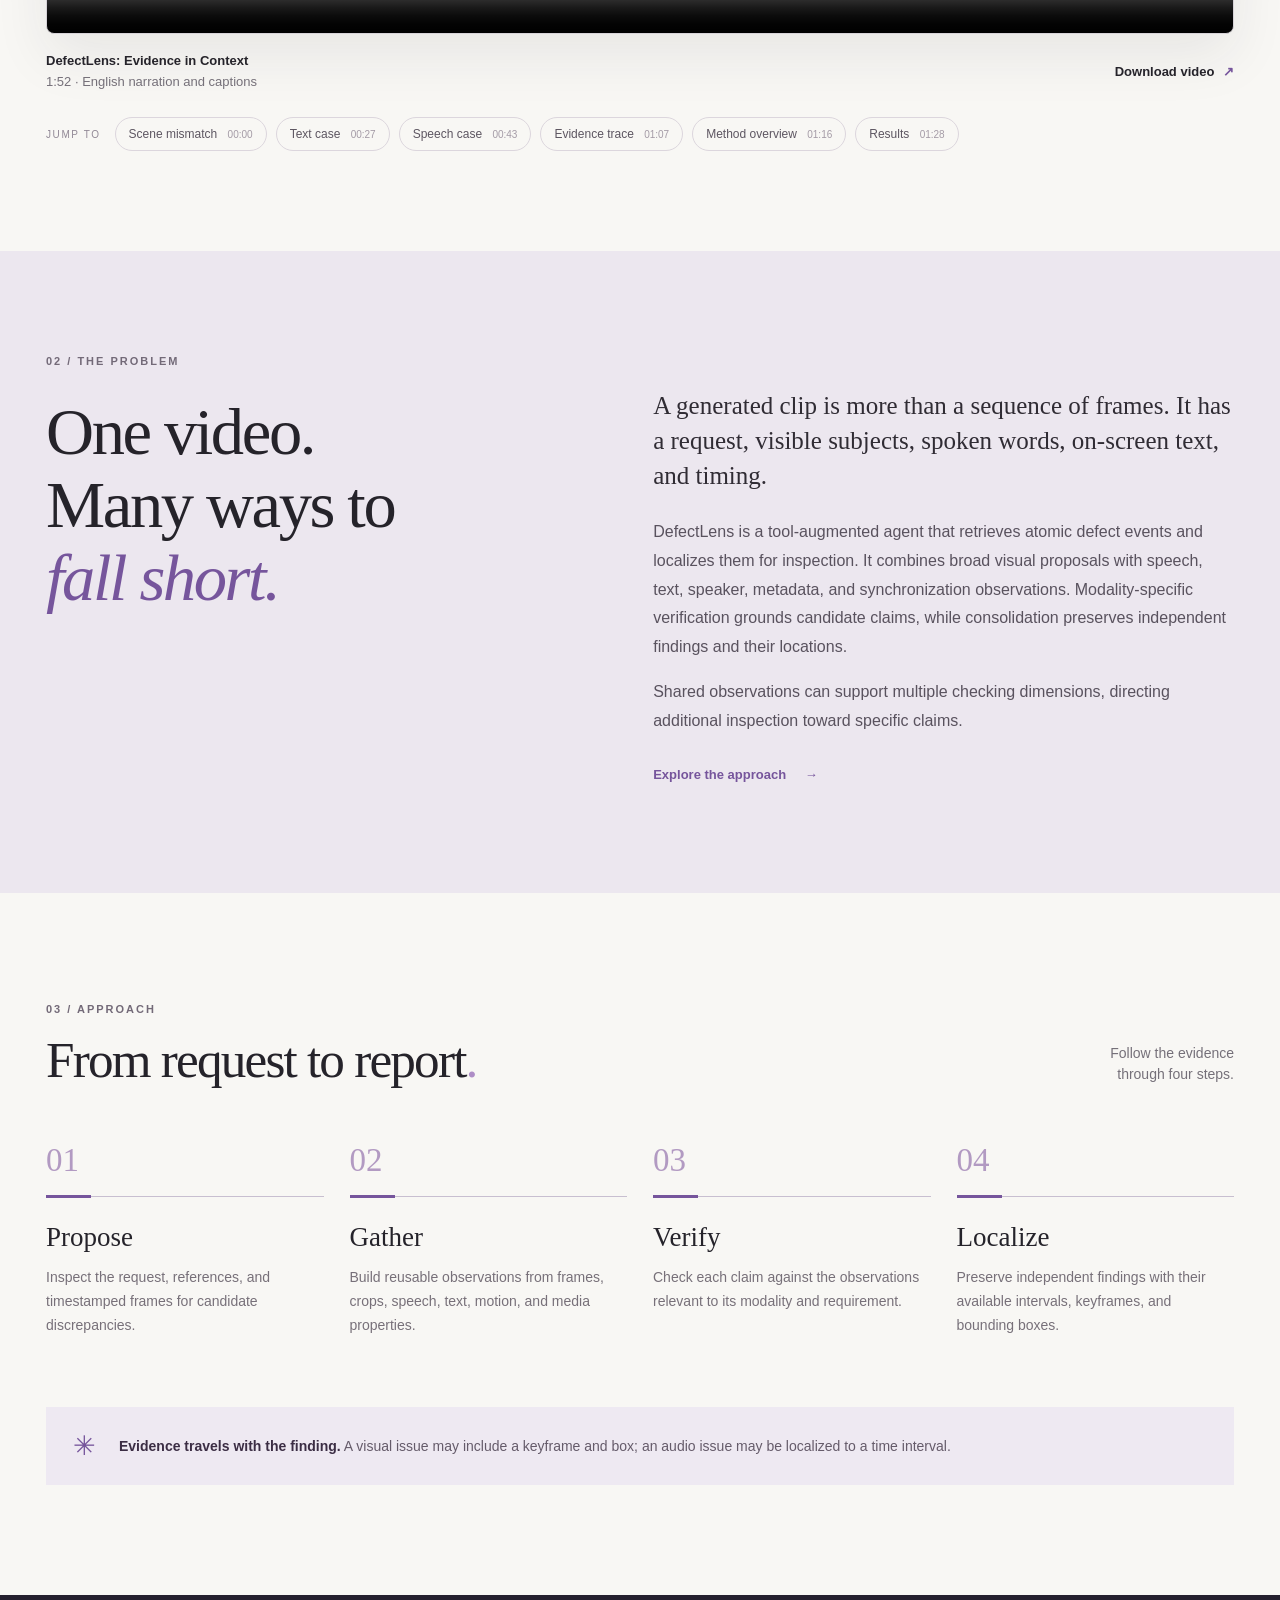
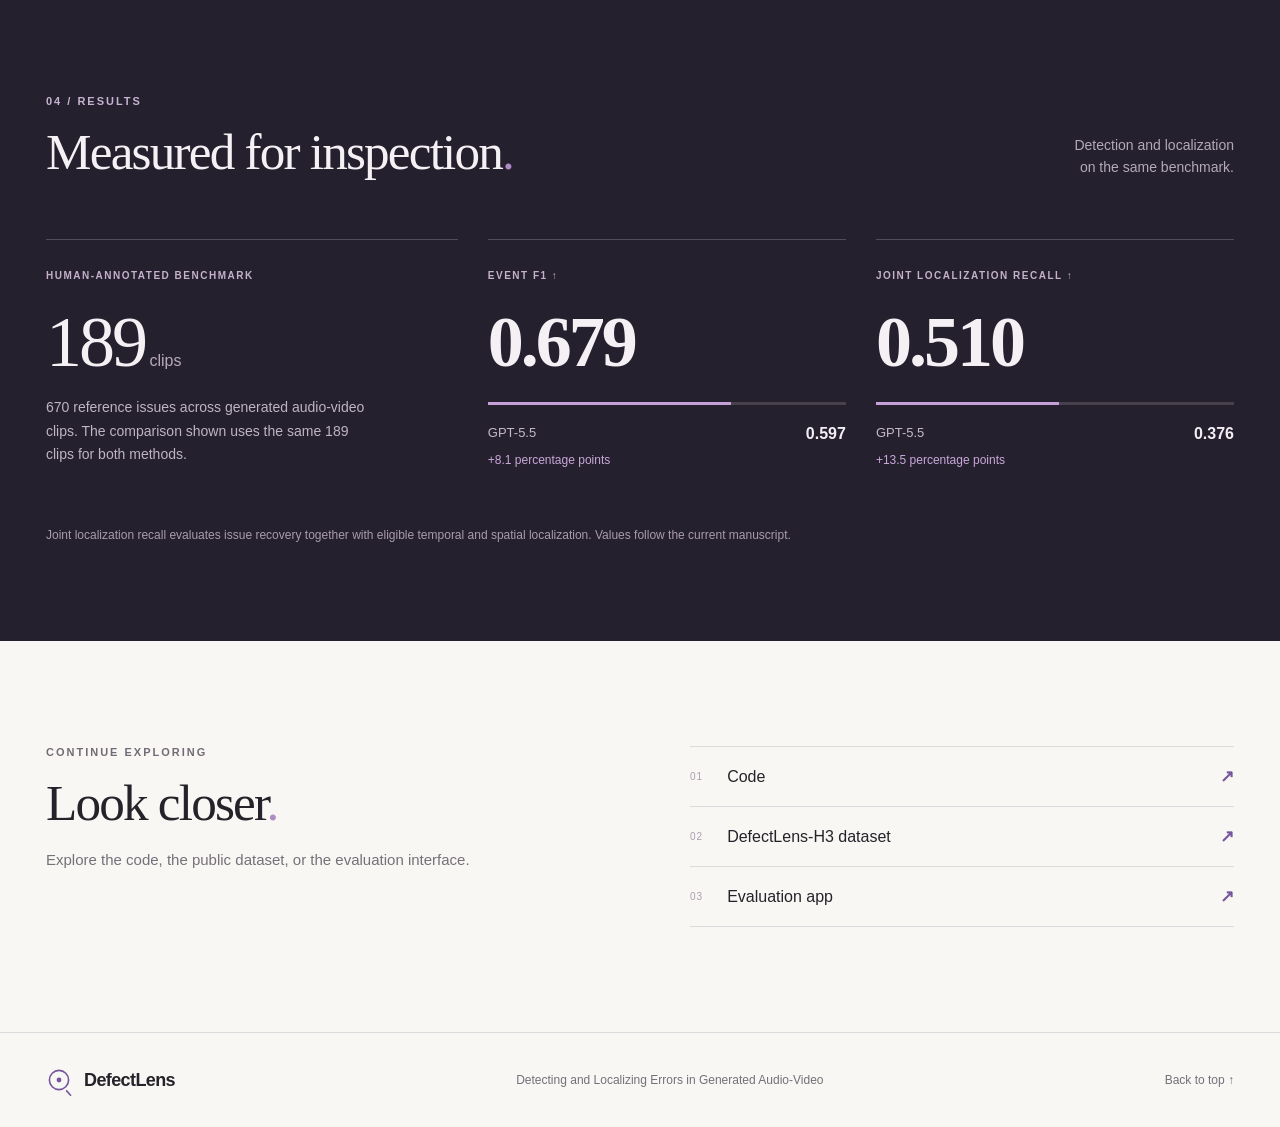
==== commit 00486924: "Restore method overview and fix original-word crop in demo" ====
--- a/paper_site/index.html
+++ b/paper_site/index.html
@@ -42,9 +42,9 @@
 
     <section class="video-section wrap" id="demo" aria-labelledby="demo-title">
       <div class="section-top"><div><p class="eyebrow">01 / PROJECT VIDEO</p><h2 id="demo-title">See the evidence in context<span class="period">.</span></h2></div><p>From a request<br>to a finding you can inspect.</p></div>
-      <div class="video-frame"><video id="demo-player" controls playsinline preload="metadata" poster="assets/defectlens-demo-v3-poster.jpg?v=380c594cef08"><source src="assets/defectlens-demo-v3.mp4?v=81b61ae50f1e" type="video/mp4">Your browser cannot play this video. <a href="assets/defectlens-demo-v3.mp4?v=81b61ae50f1e">Download the MP4.</a></video></div>
-      <div class="video-bottom"><div><strong>DefectLens: Evidence in Context</strong><span>1:52 · English narration and captions</span></div><a href="assets/defectlens-demo-v3.mp4?v=81b61ae50f1e" download>Download video <span aria-hidden="true">↗</span></a></div>
-      <div class="chapter-row" aria-label="Video chapters"><span>JUMP TO</span><button data-seek="0">Scene mismatch <i>00:00</i></button><button data-seek="27">Text case <i>00:27</i></button><button data-seek="43">Speech case <i>00:43</i></button><button data-seek="67">Evidence trace <i>01:07</i></button><button data-seek="88">Results <i>01:28</i></button></div>
+      <div class="video-frame"><video id="demo-player" controls playsinline preload="metadata" poster="assets/defectlens-demo-v3-poster.jpg?v=380c594cef08"><source src="assets/defectlens-demo-v3.1.mp4?v=5af84eb9983f" type="video/mp4">Your browser cannot play this video. <a href="assets/defectlens-demo-v3.1.mp4?v=5af84eb9983f">Download the MP4.</a></video></div>
+      <div class="video-bottom"><div><strong>DefectLens: Evidence in Context</strong><span>1:52 · English narration and captions</span></div><a href="assets/defectlens-demo-v3.1.mp4?v=5af84eb9983f" download>Download video <span aria-hidden="true">↗</span></a></div>
+      <div class="chapter-row" aria-label="Video chapters"><span>JUMP TO</span><button data-seek="0">Scene mismatch <i>00:00</i></button><button data-seek="27">Text case <i>00:27</i></button><button data-seek="43">Speech case <i>00:43</i></button><button data-seek="67">Evidence trace <i>01:07</i></button><button data-seek="76">Method overview <i>01:16</i></button><button data-seek="88">Results <i>01:28</i></button></div>
     </section>
 
     <section class="abstract-section" aria-labelledby="abstract-title"><div class="wrap abstract-grid"><div><p class="eyebrow">02 / THE PROBLEM</p><h2 id="abstract-title">One video.<br>Many ways to<br><em>fall short.</em></h2></div><div class="abstract-copy"><p class="lead">A generated clip is more than a sequence of frames. It has a request, visible subjects, spoken words, on-screen text, and timing.</p><p>DefectLens is a tool-augmented agent that retrieves atomic defect events and localizes them for inspection. It combines broad visual proposals with speech, text, speaker, metadata, and synchronization observations. Modality-specific verification grounds candidate claims, while consolidation preserves independent findings and their locations.</p><p>Shared observations can support multiple checking dimensions, directing additional inspection toward specific claims.</p><a class="text-link" href="#approach">Explore the approach <span aria-hidden="true">→</span></a></div></div></section>
